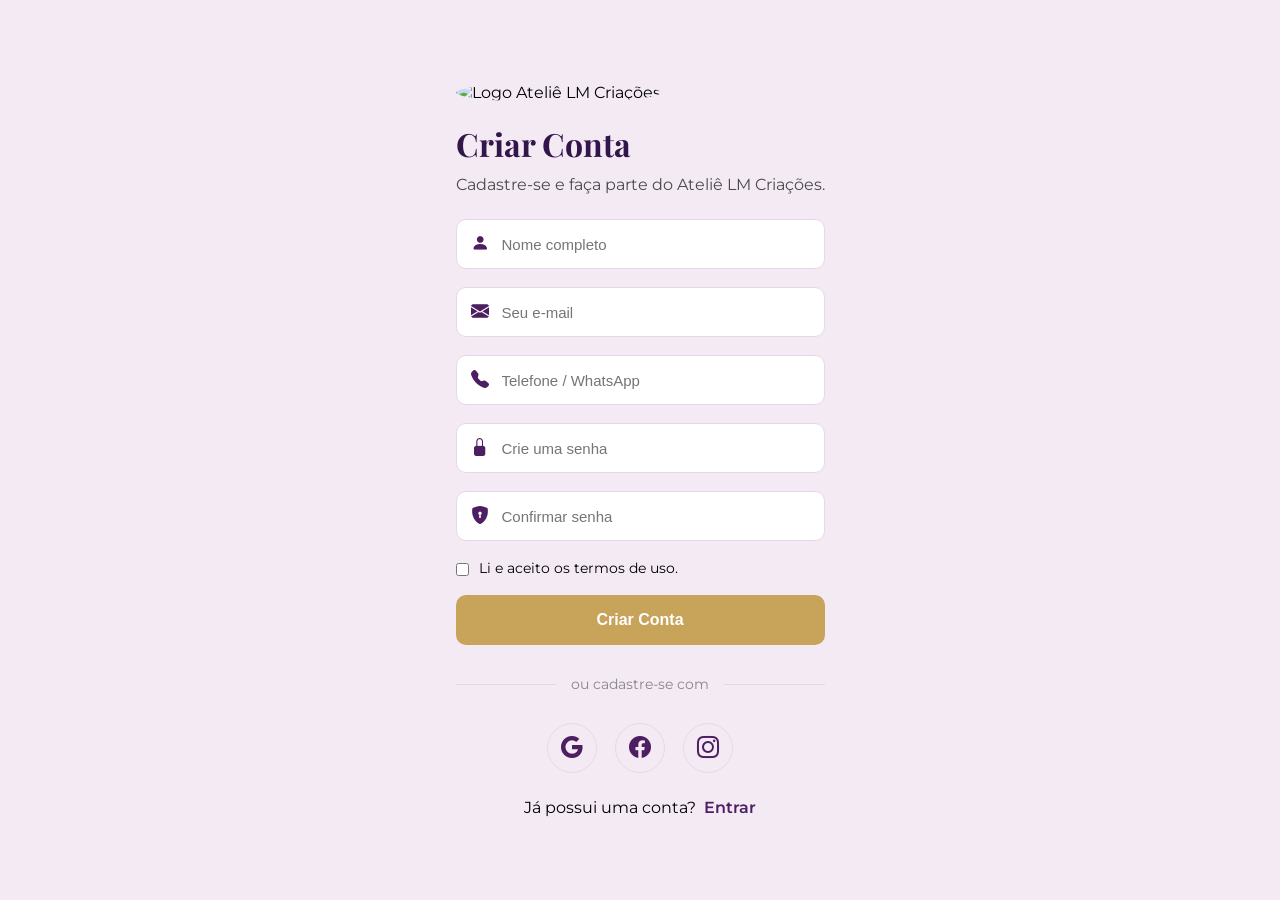
==== cadastro.html @ edcadf5c "Atêlie P.I (Login)" ====
<!DOCTYPE html>
<html lang="pt-BR">

<head>

    <meta charset="UTF-8">
    <meta name="viewport" content="width=device-width, initial-scale=1.0">

    <title>Criar Conta</title>
    <link rel="stylesheet" href="cadastro.css">
    <!-- Bootstrap Icons -->
    <link rel="stylesheet" href="https://cdn.jsdelivr.net/npm/bootstrap-icons@1.13.1/font/bootstrap-icons.min.css">

</head>

<body>

    <div class="login-container">

        <div class="login-card">

            <!-- Logo -->

            <img src="https://i.imgur.com/DnPA7DT.png" alt="Logo Ateliê LM Criações" class="logo">

            <!-- Título -->

            <h1>Criar Conta</h1>

            <p>

                Cadastre-se e faça parte do Ateliê LM Criações.

            </p>

            <!-- Formulário -->

            <form id="cadastroForm">

                <!-- Nome -->

                <div class="input-box">

                    <i class="bi bi-person-fill"></i>

                    <input type="text" id="nome" placeholder="Nome completo" required>

                </div>

                <!-- E-mail -->

                <div class="input-box">

                    <i class="bi bi-envelope-fill"></i>

                    <input type="email" id="email" placeholder="Seu e-mail" required>

                </div>

                <!-- Telefone -->

                <div class="input-box">

                    <i class="bi bi-telephone-fill"></i>

                    <input type="tel" id="telefone" placeholder="Telefone / WhatsApp" required>

                </div>

                <!-- Senha -->

                <div class="input-box">

                    <i class="bi bi-lock-fill"></i>

                    <input type="password" id="senha" placeholder="Crie uma senha" required>

                </div>

                <!-- Confirmar senha -->

                <div class="input-box">

                    <i class="bi bi-shield-lock-fill"></i>

                    <input type="password" id="confirmarSenha" placeholder="Confirmar senha" required>

                </div>

                <!-- Termos -->

                <div class="checkbox">

                    <input type="checkbox" id="termos" required>

                    <label for="termos">

                        Li e aceito os termos de uso.

                    </label>

                </div>

                <!-- Botão -->

                <button type="submit">

                    Criar Conta

                </button>

            </form>

            <!-- Divisor -->

            <div class="divider">

                <span>ou cadastre-se com</span>

            </div>

            <!-- Redes -->

            <div class="social-login">

                <a href="#" class="social-btn google">

                    <i class="bi bi-google"></i>

                </a>

                <a href="#" class="social-btn facebook">

                    <i class="bi bi-facebook"></i>

                </a>

                <a href="#" class="social-btn instagram">

                    <i class="bi bi-instagram"></i>

                </a>

            </div>

            <!-- Rodapé -->

            <div class="links">

                <span>

                    Já possui uma conta?

                </span>

                <a href="login.html">

                    Entrar

                </a>

            </div>

        </div>

    </div>

    <script src="js/cadastro.js"></script>

</body>

</html>
---- cadastro.css ----
@import url('https://fonts.googleapis.com/css2?family=Montserrat:wght@300;400;500;600;700&family=Playfair+Display:wght@500;600;700&display=swap');

:root {
    --bg-principal: #F3EAF4;

    --cabecalho: #4D1F62;
    --roxo-texto: #32154A;

    --botao: #C8A35A;
    --botao-hover: #B38E47;

    --branco: #FFF;
    --textinho: #4A4A4A;

    --borda: #E8D7EC;
    --sombra: rgba(77, 31, 98, .12);

    --transition: .3s ease;
}

* {
    margin: 0;
    padding: 0;
    box-sizing: border-box;
}

body {
    background: var(--bg-principal);
    font-family: "Montserrat", sans-serif;
    display: flex;
    justify-content: center;
    align-items: center;
    min-height: 100vh;
    padding: 20px;
}

.cadastro-container {
    width: 100%;
    display: flex;
    justify-content: center;
}

.cadastro-card {
    width: 100%;
    max-width: 480px;
    background: var(--branco);
    border-radius: 20px;
    padding: 40px;
    box-shadow: 0 10px 25px var(--sombra);
    text-align: center;
}

.logo {
    width: 100px;
    border-radius: 50%;
    margin-bottom: 20px;
}

h1 {
    font-family: "Playfair Display", serif;
    color: var(--roxo-texto);
    margin-bottom: 10px;
}

p {
    color: var(--textinho);
    margin-bottom: 25px;
}

form {
    display: flex;
    flex-direction: column;
    gap: 18px;
}

.input-box {
    position: relative;
}

.input-box i {
    position: absolute;
    left: 15px;
    top: 50%;
    transform: translateY(-50%);
    color: var(--cabecalho);
    font-size: 18px;
}

.input-box input {
    width: 100%;
    height: 50px;
    border: 1px solid var(--borda);
    border-radius: 10px;
    padding-left: 45px;
    outline: none;
    transition: .3s;
    font-size: 15px;
}

.input-box input:focus {
    border-color: var(--botao);
}

.checkbox {
    display: flex;
    align-items: flex-start;
    gap: 10px;
    text-align: left;
    font-size: 14px;
}

.checkbox input {
    margin-top: 4px;
}

button {
    width: 100%;
    height: 50px;
    background: var(--botao);
    color: white;
    border: none;
    border-radius: 10px;
    cursor: pointer;
    font-size: 16px;
    font-weight: 600;
    transition: .3s;
}

button:hover {
    background: var(--botao-hover);
}

.divider {
    display: flex;
    align-items: center;
    margin: 30px 0;
    color: #888;
    font-size: 14px;
}

.divider::before,
.divider::after {
    content: "";
    flex: 1;
    height: 1px;
    background: var(--borda);
}

.divider span {
    margin: 0 15px;
}

.social-login {
    display: flex;
    justify-content: center;
    gap: 18px;
}

.social-btn {
    width: 50px;
    height: 50px;
    border-radius: 50%;
    border: 1px solid var(--borda);
    display: flex;
    justify-content: center;
    align-items: center;
    text-decoration: none;
    color: var(--cabecalho);
    font-size: 22px;
    transition: .3s;
}

.social-btn:hover {
    transform: translateY(-5px);
}

.google:hover {
    background: #DB4437;
    color: white;
}

.facebook:hover {
    background: #1877F2;
    color: white;
}

.instagram:hover {
    background: #E4405F;
    color: white;
}

.links {
    margin-top: 25px;
    display: flex;
    justify-content: center;
    gap: 8px;
}

.links a {
    color: var(--cabecalho);
    text-decoration: none;
    font-weight: 600;
}

.links a:hover {
    color: var(--botao);
}

@media(max-width:480px) {

    .cadastro-card {
        padding: 30px 25px;
    }

    h1 {
        font-size: 2rem;
    }

}
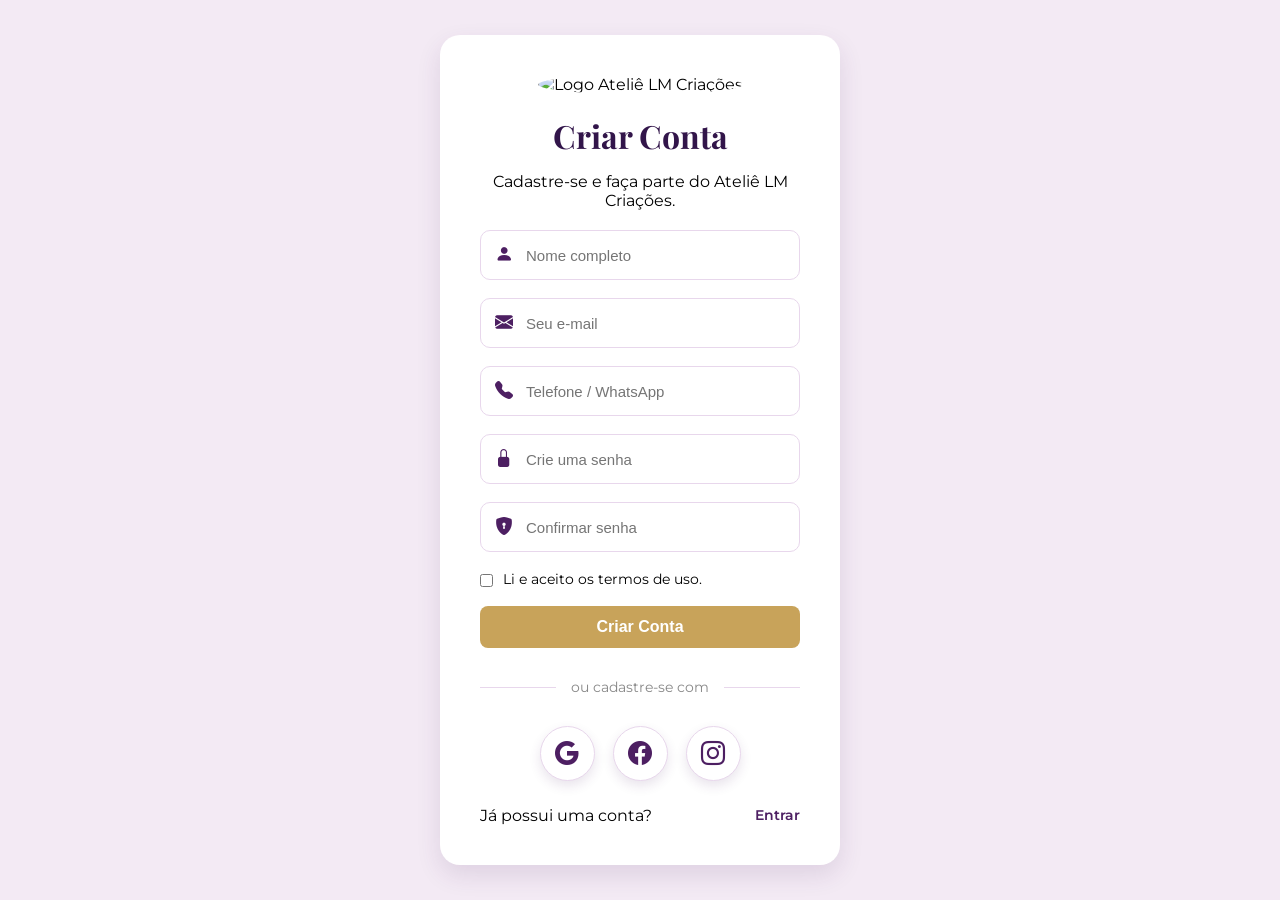
==== commit 6c871072: "Atêlie P.I - alterações nos produtos e delet no cadastro e esqueci-senha." ====
--- a/cadastro.html
+++ b/cadastro.html
@@ -7,7 +7,7 @@
     <meta name="viewport" content="width=device-width, initial-scale=1.0">
 
     <title>Criar Conta</title>
-    <link rel="stylesheet" href="cadastro.css">
+    <link rel="stylesheet" href="login.css">
     <!-- Bootstrap Icons -->
     <link rel="stylesheet" href="https://cdn.jsdelivr.net/npm/bootstrap-icons@1.13.1/font/bootstrap-icons.min.css">
 
--- a/login.css
+++ b/login.css
@@ -0,0 +1,274 @@
+@import url('https://fonts.googleapis.com/css2?family=Montserrat:wght@300;400;500;600;700&family=Playfair+Display:wght@500;600;700&display=swap');
+
+:root {
+    --bg-principal: #F3EAF4;
+
+    --cabecalho: #4D1F62;
+    --roxo-texto: #32154A;
+    --cards: #CFAEDC;
+
+    --botao: #C8A35A;
+    --botao-hover: #B38E47;
+
+    --branco: #FFF;
+    --textinho: #4A4A4A;
+
+    --borda: #E8D7EC;
+    --sombra: rgba(77, 31, 98, .12);
+
+    --transition: .3s ease;
+}
+
+* {
+    margin: 0;
+    padding: 0;
+    box-sizing: border-box;
+}
+
+html {
+    scroll-behavior: smooth;
+}
+
+body {
+    min-height: 100vh;
+    display: flex;
+    justify-content: center;
+    align-items: center;
+    background: var(--bg-principal);
+    font-family: "Montserrat", sans-serif;
+}
+
+h1,
+h2,
+h3,
+h4,
+h5,
+h6 {
+    font-family: "Playfair Display", serif;
+    color: var(--roxo-texto);
+    margin-bottom: 15px;
+}
+
+p {
+    margin-bottom: 20px;
+}
+
+.logo {
+    width: 100px;
+    border-radius: 50%;
+    margin-bottom: 20px;
+}
+
+.login-container {
+    width: 100%;
+    display: flex;
+    justify-content: center;
+    padding: 20px;
+}
+
+.login-card {
+    width: 100%;
+    max-width: 400px;
+    background: var(--branco);
+    padding: 40px;
+    border-radius: 20px;
+    box-shadow: 0 10px 25px var(--sombra);
+    text-align: center;
+}
+
+.cadastro-container {
+    width: 100%;
+    display: flex;
+    justify-content: center;
+}
+
+.cadastro-card {
+    width: 100%;
+    max-width: 480px;
+    background: var(--branco);
+    border-radius: 20px;
+    padding: 40px;
+    box-shadow: 0 10px 25px var(--sombra);
+    text-align: center;
+}
+
+.recuperar-container {
+    width: 100%;
+    display: flex;
+    justify-content: center;
+}
+
+.recuperar-card {
+    width: 100%;
+    max-width: 420px;
+    background: var(--branco);
+    padding: 40px;
+    border-radius: 20px;
+    box-shadow: 0 10px 25px var(--sombra);
+    text-align: center;
+}
+
+form {
+    display: flex;
+    flex-direction: column;
+    gap: 18px;
+}
+
+.input-box {
+    position: relative;
+}
+
+.input-box i {
+    position: absolute;
+    left: 15px;
+    top: 50%;
+    transform: translateY(-50%);
+    color: var(--cabecalho);
+    font-size: 18px;
+}
+
+.input-box input {
+    width: 100%;
+    height: 50px;
+    border: 1px solid var(--borda);
+    border-radius: 10px;
+    padding-left: 45px;
+    outline: none;
+    transition: var(--transition);
+    font-size: 15px;
+}
+
+.input-box input:focus {
+    border-color: var(--botao);
+}
+
+.checkbox {
+    display: flex;
+    align-items: flex-start;
+    gap: 10px;
+    text-align: left;
+    font-size: 14px;
+}
+
+.checkbox input {
+    margin-top: 4px;
+}
+
+.divider {
+    display: flex;
+    align-items: center;
+    margin: 30px 0;
+    color: #888;
+    font-size: 14px;
+}
+
+.divider::before,
+.divider::after {
+    content: "";
+    flex: 1;
+    height: 1px;
+    background: var(--borda);
+}
+
+.divider span {
+    margin: 0 15px;
+}
+
+.social-login {
+    display: flex;
+    justify-content: center;
+    gap: 18px;
+}
+
+.social-btn {
+    width: 55px;
+    height: 55px;
+    display: flex;
+    justify-content: center;
+    align-items: center;
+    border-radius: 50%;
+    text-decoration: none;
+    background: var(--branco);
+    border: 1px solid var(--borda);
+    color: var(--cabecalho);
+    font-size: 24px;
+    transition: var(--transition);
+    box-shadow: 0 5px 12px var(--sombra);
+}
+
+.social-btn:hover {
+    transform: translateY(-5px);
+}
+
+button {
+    background: var(--botao);
+    color: white;
+    border: none;
+    border-radius: 8px;
+    padding: 12px 30px;
+    cursor: pointer;
+    font-size: 16px;
+    font-weight: 600;
+    transition: var(--transition);
+}
+
+button:hover {
+    background: var(--botao-hover);
+    transform: translateY(-3px);
+}
+
+.google:hover {
+    background: #DB4437;
+    color: #fff;
+}
+
+.facebook:hover {
+    background: #1877F2;
+    color: #fff;
+}
+
+.instagram:hover {
+    background: #E4405F;
+    color: #fff;
+}
+
+.links {
+    margin-top: 25px;
+    display: flex;
+    justify-content: center;
+    gap: 8px;
+}
+
+.login-card .links {
+    justify-content: space-between;
+}
+
+.links a {
+    color: var(--cabecalho);
+    text-decoration: none;
+    font-weight: 600;
+    font-size: 14px;
+    transition: var(--transition);
+}
+
+.links a:hover {
+    color: var(--botao);
+}
+
+main {
+    margin-left: 0;
+    padding-left: 0;
+    min-height: 100vh;
+    display: flex;
+    justify-content: center;
+    align-items: center;
+}
+
+@media(max-width:480px) {
+
+    .login-card,
+    .cadastro-card,
+    .recuperar-card {
+        padding: 30px 25px;
+    }
+}
